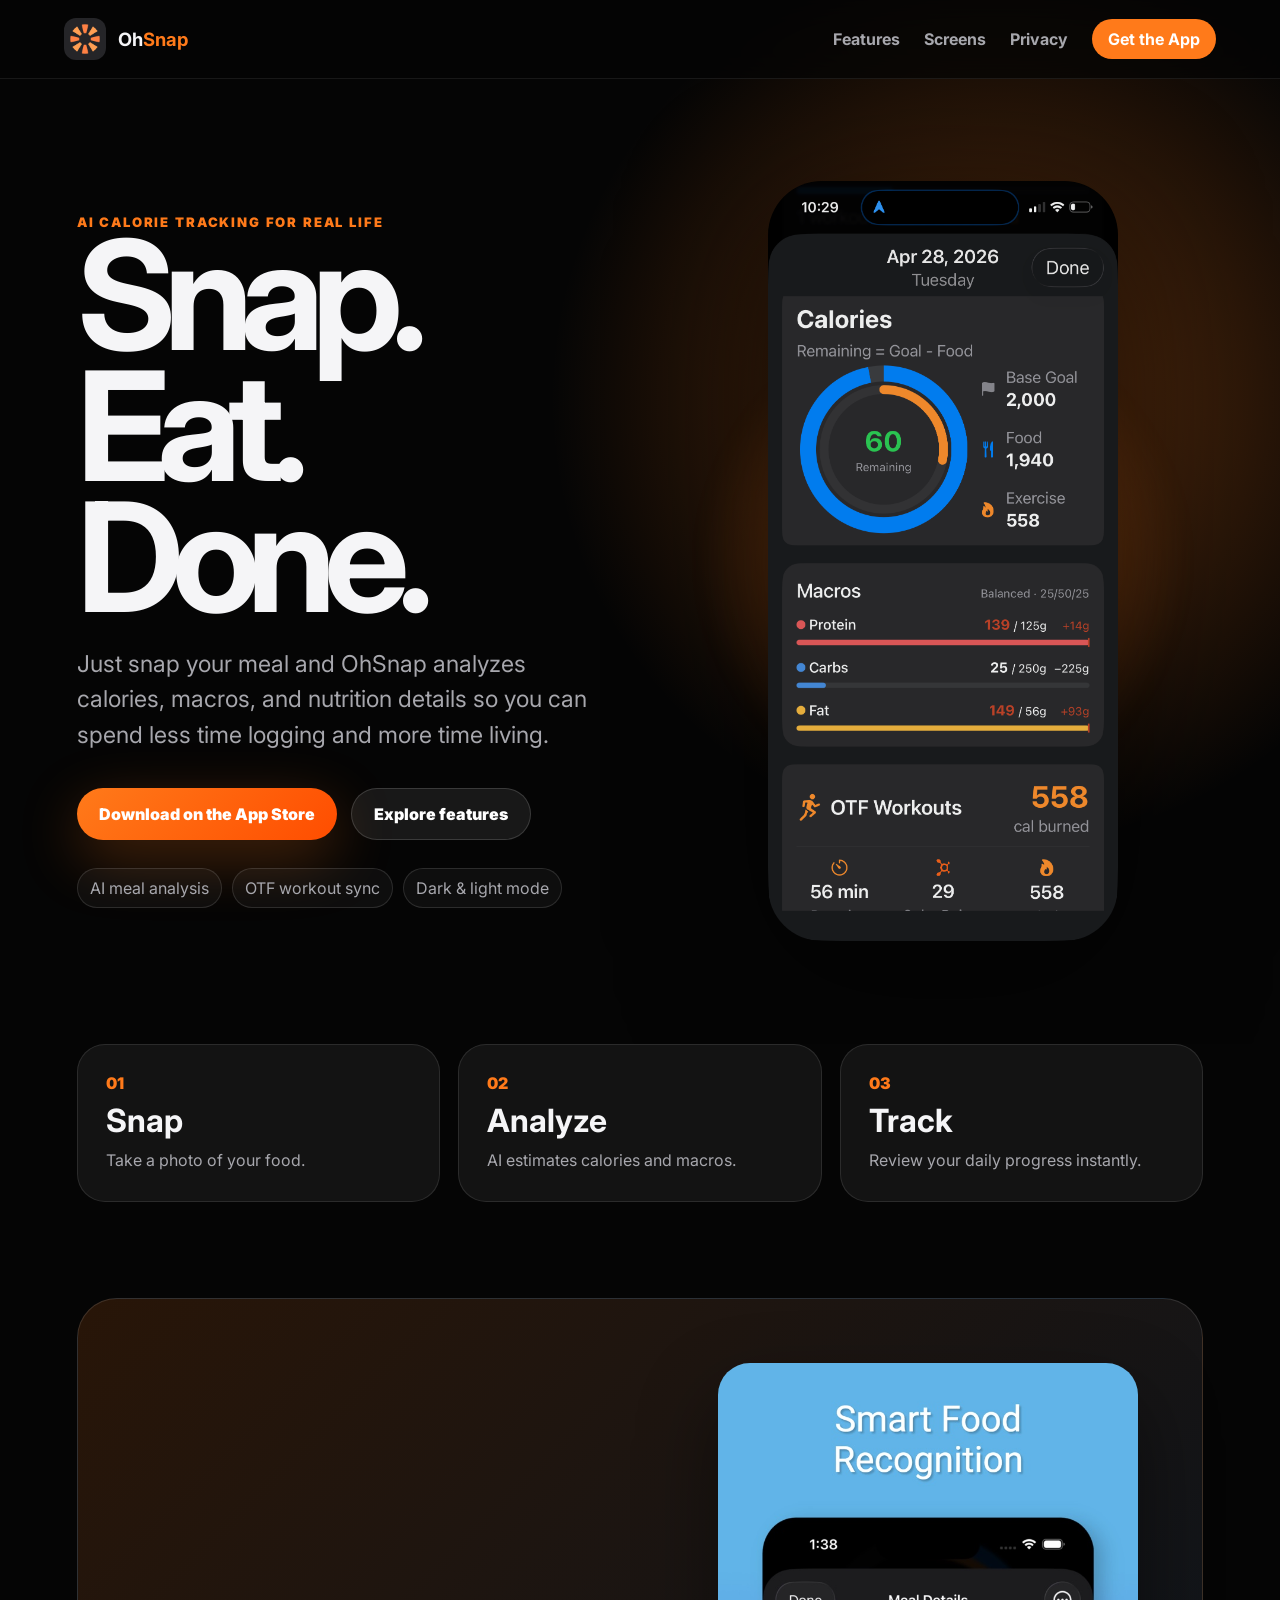
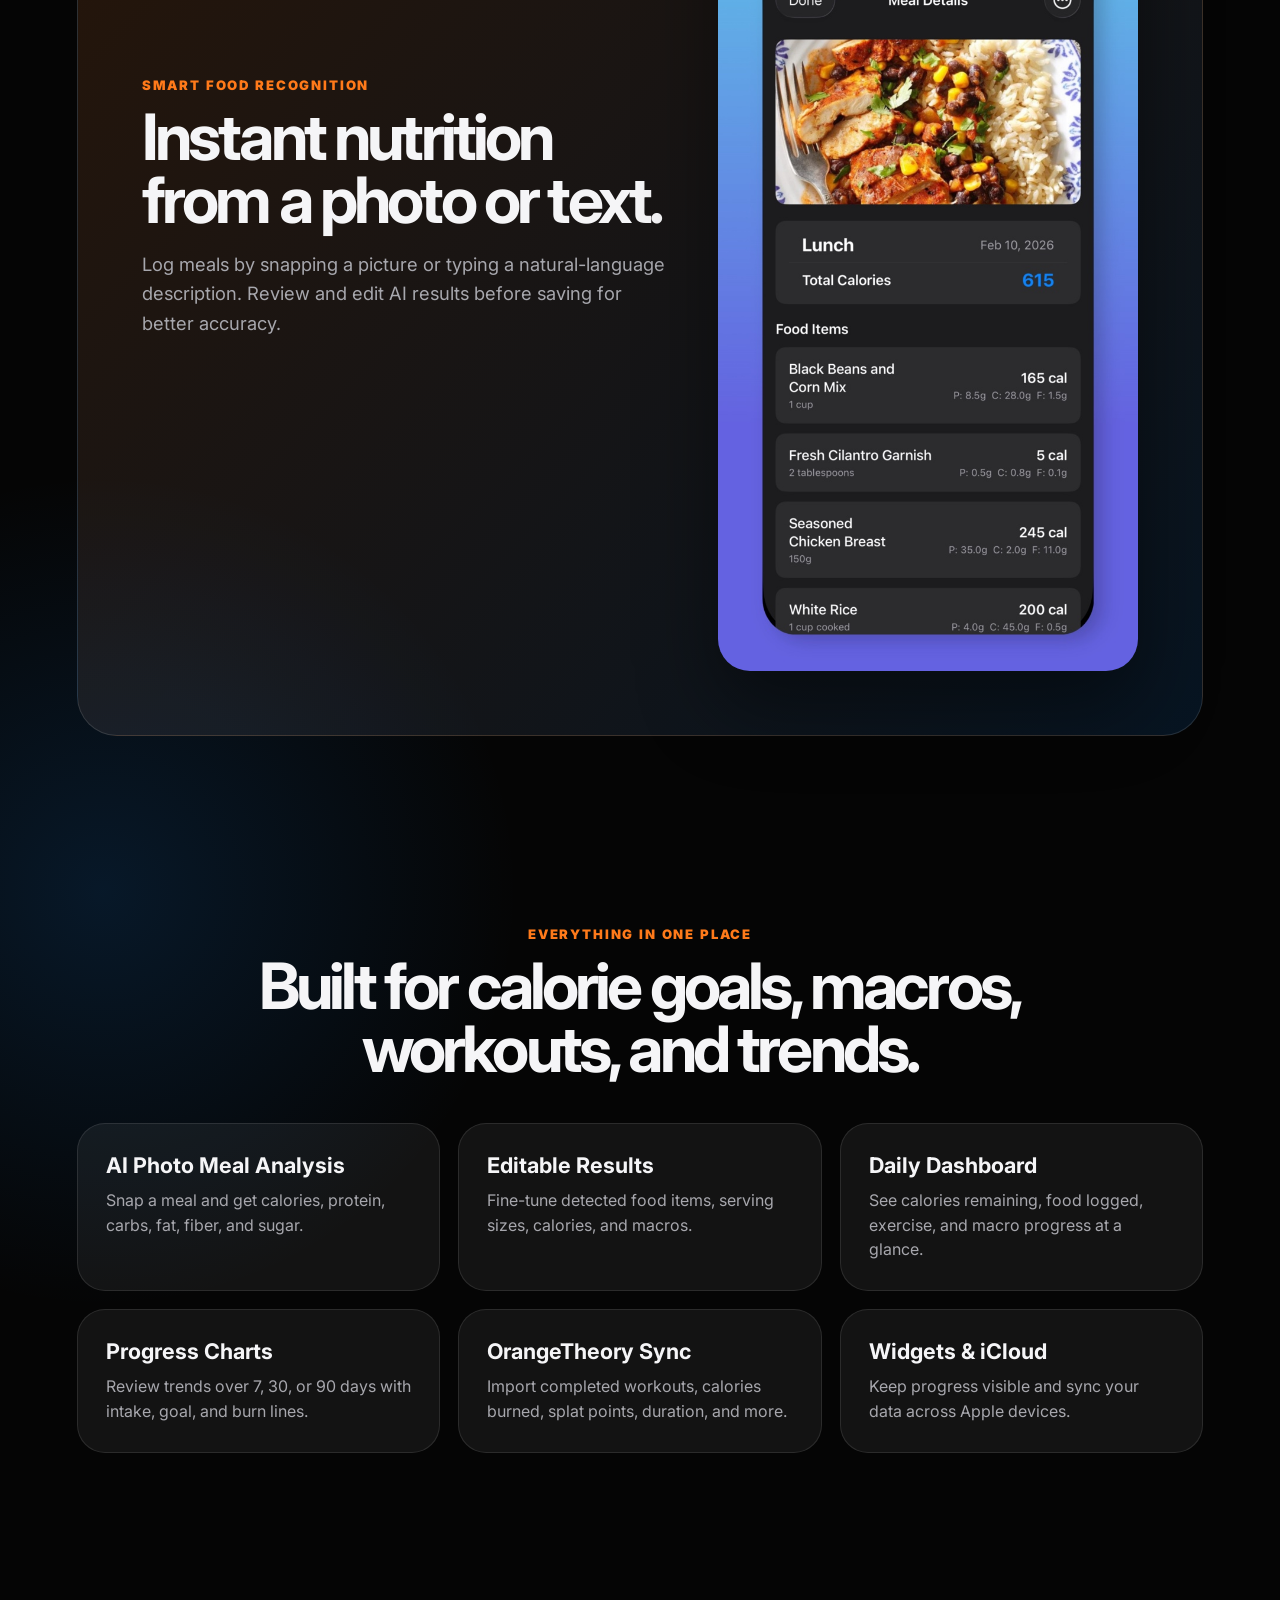
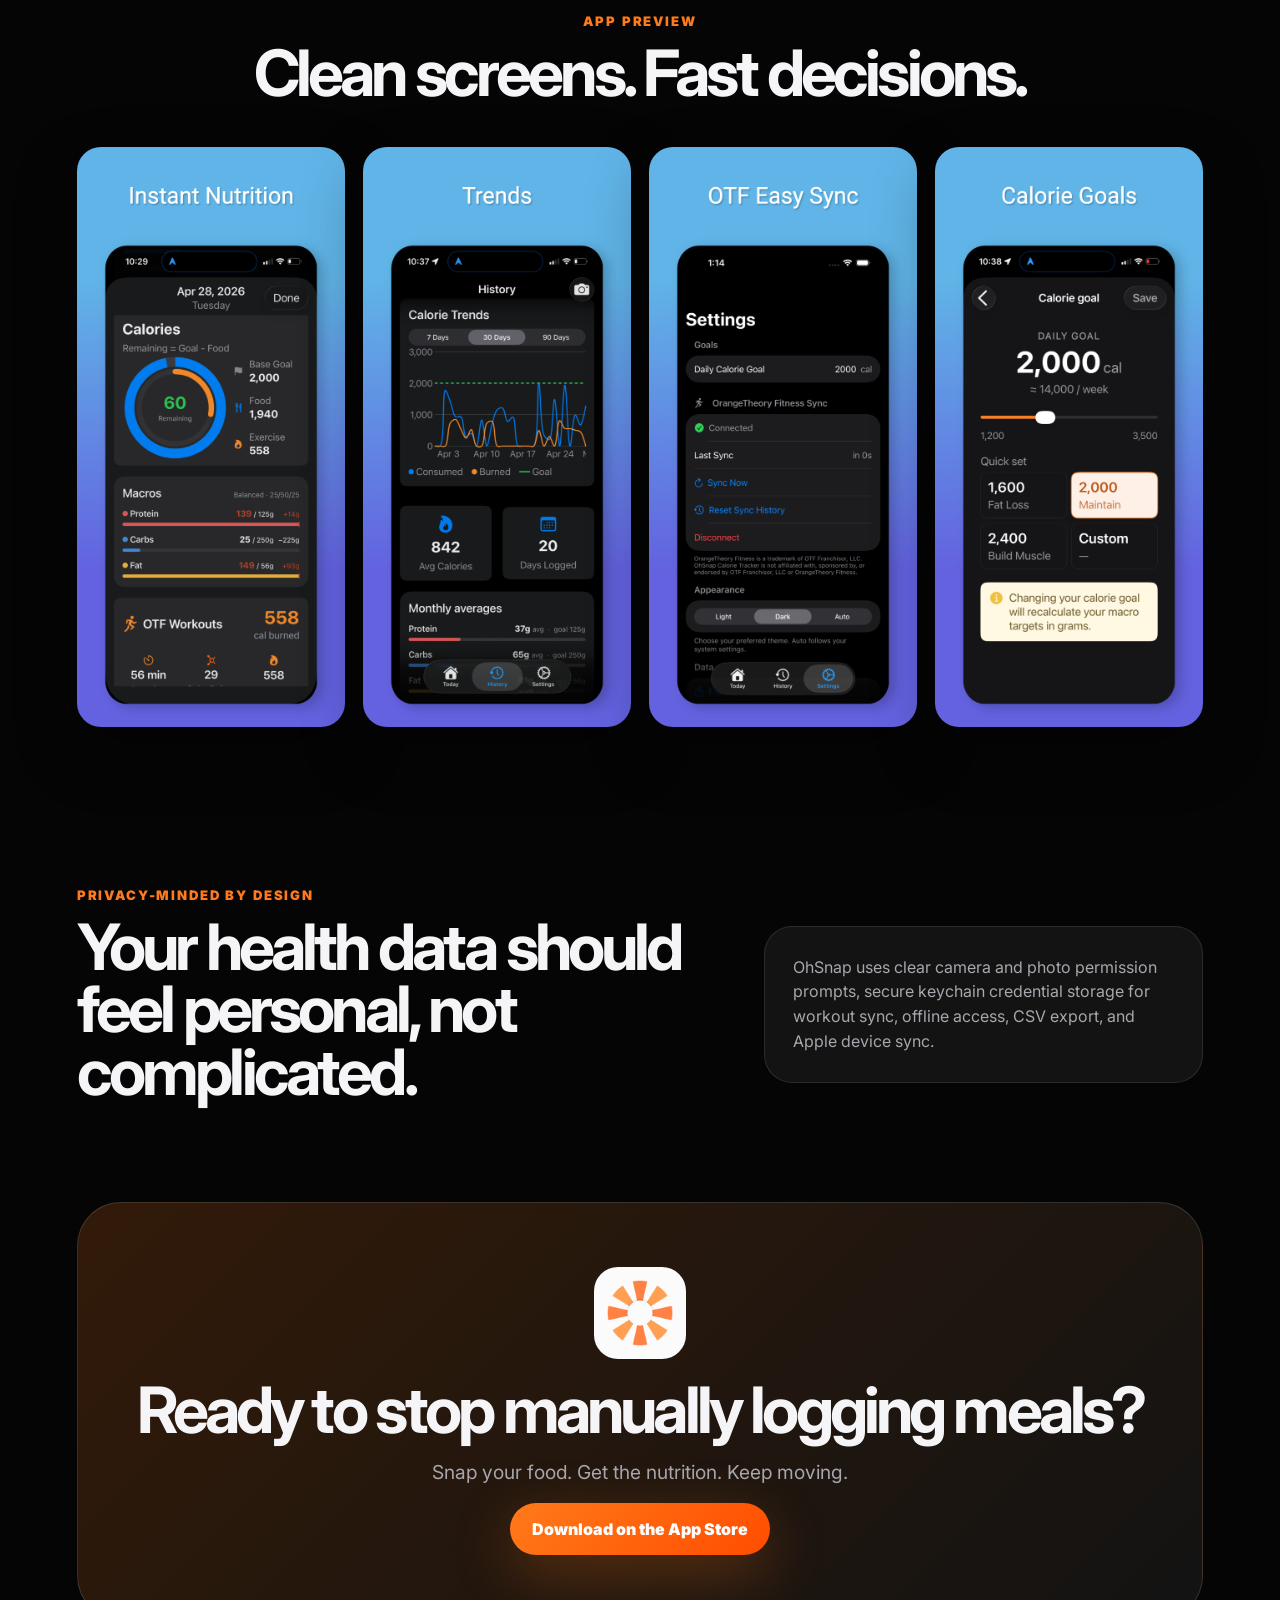
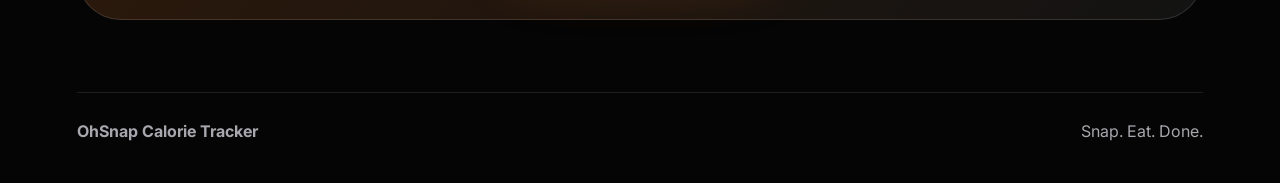
==== index.html @ ff3ab661 "added files" ====
<!doctype html>
<html lang="en">
<head>
  <meta charset="utf-8" />
  <meta name="viewport" content="width=device-width, initial-scale=1" />
  <title>OhSnap Calorie Tracker</title>
  <meta name="description" content="OhSnap Calorie Tracker helps you snap a meal photo, get instant nutrition analysis, sync workouts, and track calories with ease." />
  <link rel="preconnect" href="https://fonts.googleapis.com">
  <link rel="preconnect" href="https://fonts.gstatic.com" crossorigin>
  <link href="https://fonts.googleapis.com/css2?family=Inter:wght@400;600;700;800;900&display=swap" rel="stylesheet">
  <link rel="stylesheet" href="styles.css" />
</head>
<body>
  <header class="site-header">
    <a class="brand" href="#top" aria-label="OhSnap home">
      <img src="assets/app-icon-dark.png" alt="OhSnap icon" />
      <span><strong>Oh<span>Snap</span></strong></span>
    </a>
    <nav>
      <a href="#features">Features</a>
      <a href="#screens">Screens</a>
      <a href="#privacy">Privacy</a>
      <a class="nav-cta" href="https://apps.apple.com/us/app/ohsnap-calorie-tracker/id6758887869" target="_blank" rel="noopener">Get the App</a>
    </nav>
  </header>

  <main id="top">
    <section class="hero">
      <div class="hero-copy">
        <div class="eyebrow">AI calorie tracking for real life</div>
        <h1>Snap. Eat. Done.</h1>
        <p class="hero-subtitle">Just snap your meal and OhSnap analyzes calories, macros, and nutrition details so you can spend less time logging and more time living.</p>
        <div class="hero-actions" id="download">
          <a class="primary-btn" href="https://apps.apple.com/us/app/ohsnap-calorie-tracker/id6758887869" target="_blank" rel="noopener">Download on the App Store</a>
          <a class="secondary-btn" href="#features">Explore features</a>
        </div>
        <div class="trust-row">
          <span>AI meal analysis</span>
          <span>OTF workout sync</span>
          <span>Dark & light mode</span>
        </div>
      </div>
      <div class="hero-art" aria-label="OhSnap app screenshot">
        <div class="glow"></div>
        <img class="hero-phone" src="assets/dashboard.png" alt="OhSnap dashboard showing calories, macros, and OTF workouts" />
      </div>
    </section>

    <section class="quick-points" aria-label="How OhSnap works">
      <article><span>01</span><h3>Snap</h3><p>Take a photo of your food.</p></article>
      <article><span>02</span><h3>Analyze</h3><p>AI estimates calories and macros.</p></article>
      <article><span>03</span><h3>Track</h3><p>Review your daily progress instantly.</p></article>
    </section>

    <section class="feature-highlight">
      <div>
        <p class="eyebrow">Smart food recognition</p>
        <h2>Instant nutrition from a photo or text.</h2>
        <p>Log meals by snapping a picture or typing a natural-language description. Review and edit AI results before saving for better accuracy.</p>
      </div>
      <img src="assets/food-recognition.png" alt="Meal details screen showing recognized food items and calories" />
    </section>

    <section class="features" id="features">
      <div class="section-heading">
        <p class="eyebrow">Everything in one place</p>
        <h2>Built for calorie goals, macros, workouts, and trends.</h2>
      </div>
      <div class="feature-grid">
        <article><h3>AI Photo Meal Analysis</h3><p>Snap a meal and get calories, protein, carbs, fat, fiber, and sugar.</p></article>
        <article><h3>Editable Results</h3><p>Fine-tune detected food items, serving sizes, calories, and macros.</p></article>
        <article><h3>Daily Dashboard</h3><p>See calories remaining, food logged, exercise, and macro progress at a glance.</p></article>
        <article><h3>Progress Charts</h3><p>Review trends over 7, 30, or 90 days with intake, goal, and burn lines.</p></article>
        <article><h3>OrangeTheory Sync</h3><p>Import completed workouts, calories burned, splat points, duration, and more.</p></article>
        <article><h3>Widgets & iCloud</h3><p>Keep progress visible and sync your data across Apple devices.</p></article>
      </div>
    </section>

    <section class="screens" id="screens">
      <div class="section-heading">
        <p class="eyebrow">App preview</p>
        <h2>Clean screens. Fast decisions.</h2>
      </div>
      <div class="screen-row">
        <img src="assets/instant-nutrition.png" alt="Instant Nutrition screen" />
        <img src="assets/trends.png" alt="Calorie Trends screen" />
        <img src="assets/otf-sync.png" alt="OTF Easy Sync settings screen" />
        <img src="assets/widgets.png" alt="OhSnap widgets screen" />
      </div>
    </section>

    <section class="privacy" id="privacy">
      <div>
        <p class="eyebrow">Privacy-minded by design</p>
        <h2>Your health data should feel personal, not complicated.</h2>
      </div>
      <div class="privacy-card">
        <p>OhSnap uses clear camera and photo permission prompts, secure keychain credential storage for workout sync, offline access, CSV export, and Apple device sync.</p>
      </div>
    </section>

    <section class="cta">
      <img src="assets/app-icon-light.png" alt="OhSnap app icon" />
      <h2>Ready to stop manually logging meals?</h2>
      <p>Snap your food. Get the nutrition. Keep moving.</p>
      <a class="primary-btn" href="https://apps.apple.com/us/app/ohsnap-calorie-tracker/id6758887869" target="_blank" rel="noopener">Download on the App Store</a>
    </section>
  </main>

  <footer>
    <strong>OhSnap Calorie Tracker</strong>
    <span>Snap. Eat. Done.</span>
  </footer>
</body>
</html>
---- styles.css ----
:root {
  --bg: #050505;
  --panel: #111214;
  --panel-2: #1c1d20;
  --text: #f5f5f7;
  --muted: #a7a7ad;
  --orange: #ff7a1a;
  --orange-2: #ff4d00;
  --blue: #1687f5;
  --green: #32d061;
  --radius: 28px;
}
* { box-sizing: border-box; }
html { scroll-behavior: smooth; }
body {
  margin: 0;
  font-family: Inter, system-ui, -apple-system, BlinkMacSystemFont, "Segoe UI", sans-serif;
  color: var(--text);
  background:
    radial-gradient(circle at 78% 8%, rgba(255,122,26,.35), transparent 28rem),
    radial-gradient(circle at 8% 50%, rgba(22,135,245,.15), transparent 26rem),
    var(--bg);
}
a { color: inherit; text-decoration: none; }
img { max-width: 100%; display: block; }
.site-header {
  position: sticky; top: 0; z-index: 10;
  display: flex; align-items: center; justify-content: space-between;
  padding: 18px clamp(18px, 5vw, 72px);
  background: rgba(5,5,5,.72);
  backdrop-filter: blur(18px);
  border-bottom: 1px solid rgba(255,255,255,.08);
}
.brand { display: flex; align-items: center; gap: 12px; font-size: 1.15rem; }
.brand img { width: 42px; height: 42px; border-radius: 12px; }
.brand span span { color: var(--orange); }
nav { display: flex; align-items: center; gap: 24px; color: var(--muted); font-weight: 700; }
.nav-cta { color: white; background: var(--orange); padding: 10px 16px; border-radius: 999px; }
.hero {
  min-height: 86vh;
  display: grid;
  grid-template-columns: minmax(0, 1fr) minmax(340px, 520px);
  align-items: center;
  gap: clamp(24px, 5vw, 80px);
  padding: clamp(48px, 8vw, 110px) clamp(20px, 6vw, 92px);
  overflow: hidden;
}
.eyebrow { color: var(--orange); font-weight: 900; letter-spacing: .14em; text-transform: uppercase; font-size: .82rem; }
h1, h2, h3, p { margin-top: 0; }
h1 { font-size: clamp(4rem, 12vw, 9.5rem); line-height: .86; letter-spacing: -.08em; margin-bottom: 24px; }
.hero-subtitle { color: var(--muted); font-size: clamp(1.1rem, 2vw, 1.45rem); line-height: 1.55; max-width: 680px; }
.hero-actions { display: flex; flex-wrap: wrap; gap: 14px; margin: 34px 0 28px; }
.primary-btn, .secondary-btn {
  display: inline-flex; align-items: center; justify-content: center;
  min-height: 52px; padding: 0 22px; border-radius: 999px; font-weight: 900;
}
.primary-btn { background: linear-gradient(135deg, var(--orange), var(--orange-2)); color: white; box-shadow: 0 18px 60px rgba(255,122,26,.28); }
.secondary-btn { background: rgba(255,255,255,.08); border: 1px solid rgba(255,255,255,.15); color: white; }
.trust-row { display: flex; flex-wrap: wrap; gap: 10px; }
.trust-row span { padding: 9px 12px; border: 1px solid rgba(255,255,255,.12); border-radius: 999px; color: var(--muted); background: rgba(255,255,255,.04); }
.hero-art { position: relative; min-height: 620px; display: grid; place-items: center; }
.glow { position: absolute; width: 520px; height: 520px; border-radius: 50%; background: radial-gradient(circle, rgba(255,122,26,.52), transparent 66%); filter: blur(10px); }
.hero-phone { position: relative; max-height: 760px; width: auto; filter: drop-shadow(0 35px 70px rgba(0,0,0,.55)); border-radius: 54px; }
.quick-points, .feature-grid, .screen-row, .privacy, .cta, footer { margin-inline: clamp(20px, 6vw, 92px); }
.quick-points { display: grid; grid-template-columns: repeat(3, 1fr); gap: 18px; margin-bottom: 96px; }
.quick-points article, .feature-grid article, .privacy-card { background: rgba(255,255,255,.06); border: 1px solid rgba(255,255,255,.1); border-radius: var(--radius); padding: 28px; }
.quick-points span { color: var(--orange); font-weight: 900; }
.quick-points h3 { font-size: 2rem; margin: 8px 0; }
.quick-points p, .feature-grid p, .privacy-card p { color: var(--muted); line-height: 1.55; margin-bottom: 0; }
.feature-highlight { display: grid; grid-template-columns: 1fr 420px; align-items: center; gap: 48px; margin: 0 clamp(20px, 6vw, 92px) 110px; padding: clamp(28px, 5vw, 72px); background: linear-gradient(135deg, rgba(255,122,26,.14), rgba(22,135,245,.12)); border: 1px solid rgba(255,255,255,.12); border-radius: 40px; }
h2 { font-size: clamp(2.4rem, 5vw, 5.2rem); line-height: .98; letter-spacing: -.06em; margin-bottom: 18px; }
.feature-highlight p:not(.eyebrow) { color: var(--muted); font-size: 1.15rem; line-height: 1.6; }
.feature-highlight img { border-radius: 32px; box-shadow: 0 35px 80px rgba(0,0,0,.45); }
.features, .screens, .privacy, .cta { padding-block: 80px; }
.section-heading { text-align: center; max-width: 860px; margin: 0 auto 42px; padding-inline: 20px; }
.feature-grid { display: grid; grid-template-columns: repeat(3, 1fr); gap: 18px; }
.feature-grid h3 { font-size: 1.35rem; margin-bottom: 10px; }
.screen-row { display: grid; grid-template-columns: repeat(4, minmax(0, 1fr)); gap: 18px; }
.screen-row img { border-radius: 24px; box-shadow: 0 24px 60px rgba(0,0,0,.35); }
.privacy { display: grid; grid-template-columns: 1.2fr .8fr; gap: 28px; align-items: center; }
.cta { text-align: center; background: linear-gradient(135deg, rgba(255,122,26,.18), rgba(255,255,255,.06)); border: 1px solid rgba(255,255,255,.12); border-radius: 44px; padding: 64px 20px; margin-bottom: 72px; }
.cta img { width: 92px; height: 92px; border-radius: 24px; margin: 0 auto 20px; }
.cta p { color: var(--muted); font-size: 1.2rem; }
footer { display: flex; justify-content: space-between; gap: 18px; padding: 28px 0 42px; color: var(--muted); border-top: 1px solid rgba(255,255,255,.1); }
@media (max-width: 980px) {
  nav a:not(.nav-cta) { display: none; }
  .hero { grid-template-columns: 1fr; text-align: center; padding-top: 58px; }
  .hero-subtitle { margin-inline: auto; }
  .hero-actions, .trust-row { justify-content: center; }
  .hero-art { min-height: auto; }
  .hero-phone { max-height: 620px; }
  .quick-points, .feature-grid, .screen-row, .privacy, .feature-highlight { grid-template-columns: 1fr; }
  .feature-highlight { text-align: center; }
  .feature-highlight img { max-width: 360px; margin: 0 auto; }
}
@media (max-width: 620px) {
  .site-header { padding: 14px 16px; }
  .brand span { display: none; }
  .nav-cta { padding: 9px 12px; }
  h1 { font-size: 4.6rem; }
  .quick-points article, .feature-grid article { padding: 22px; }
  .screen-row { grid-template-columns: 1fr 1fr; }
  footer { flex-direction: column; }
}
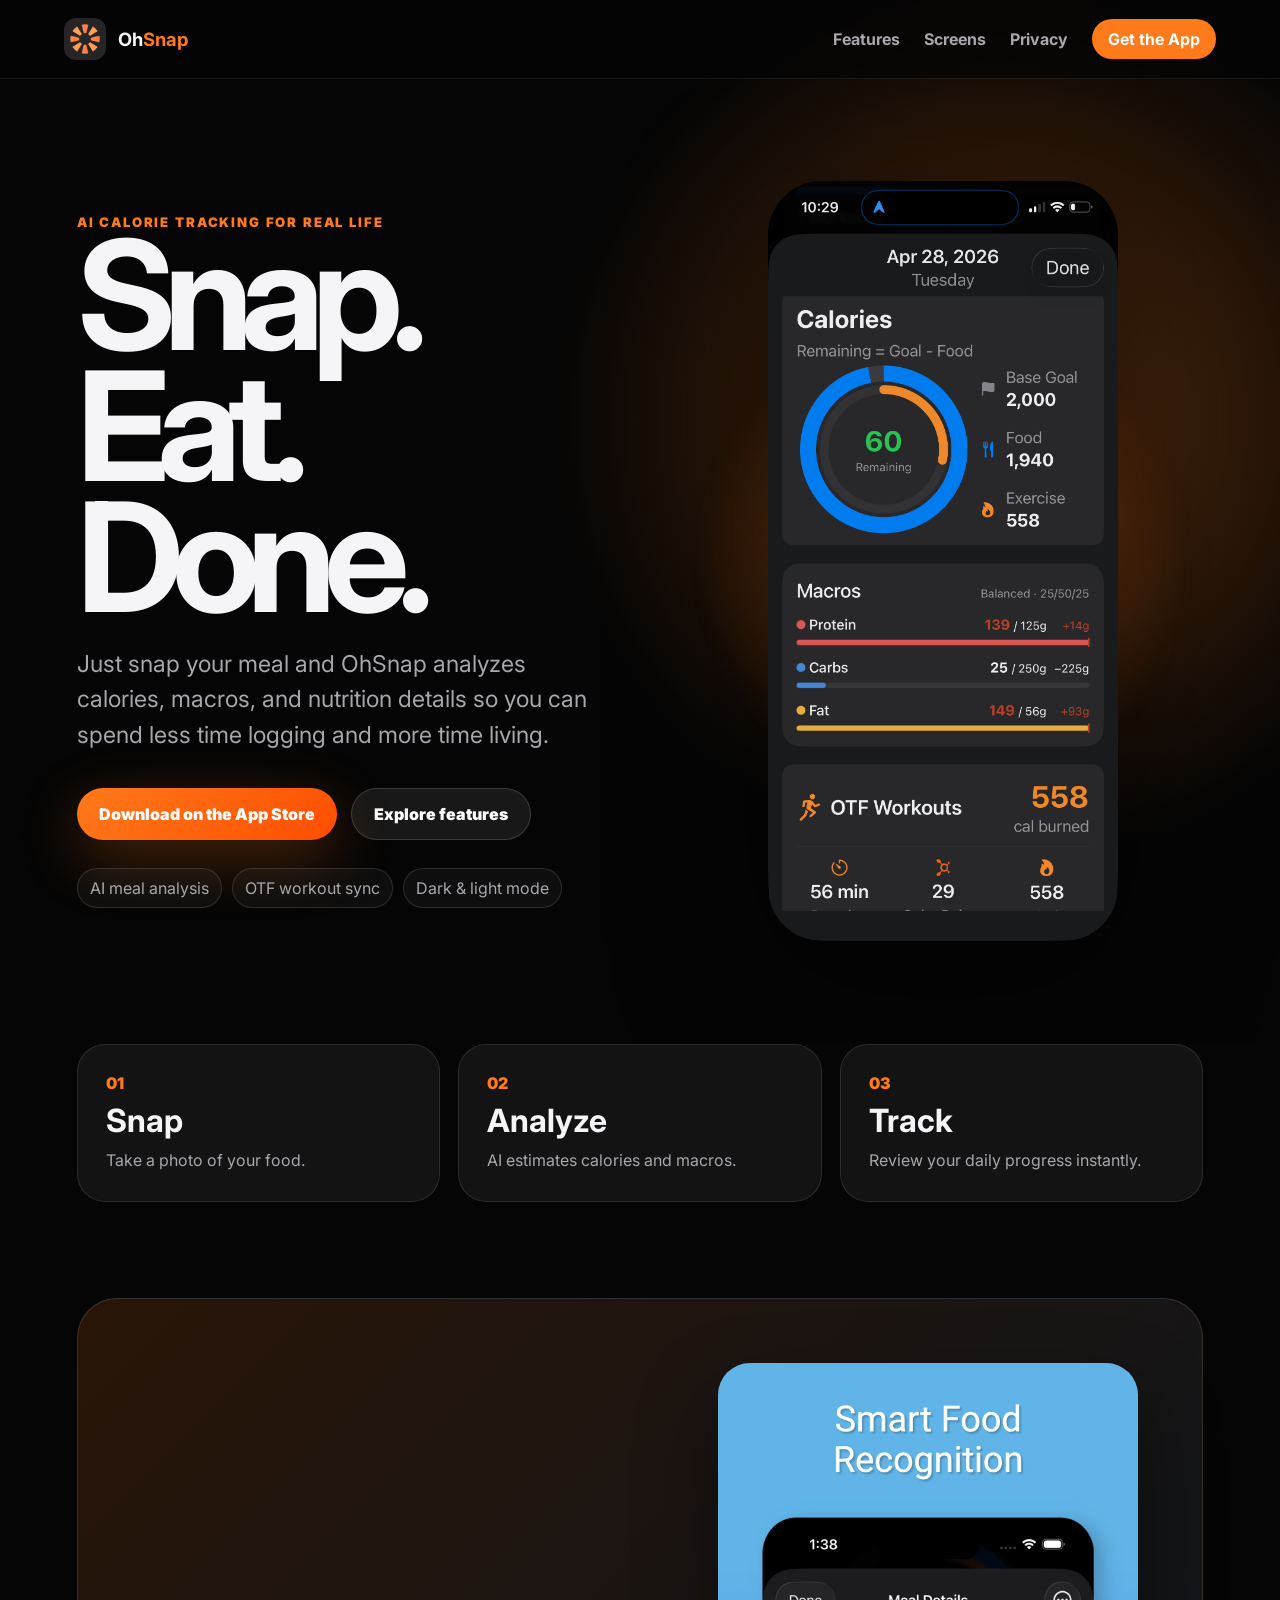
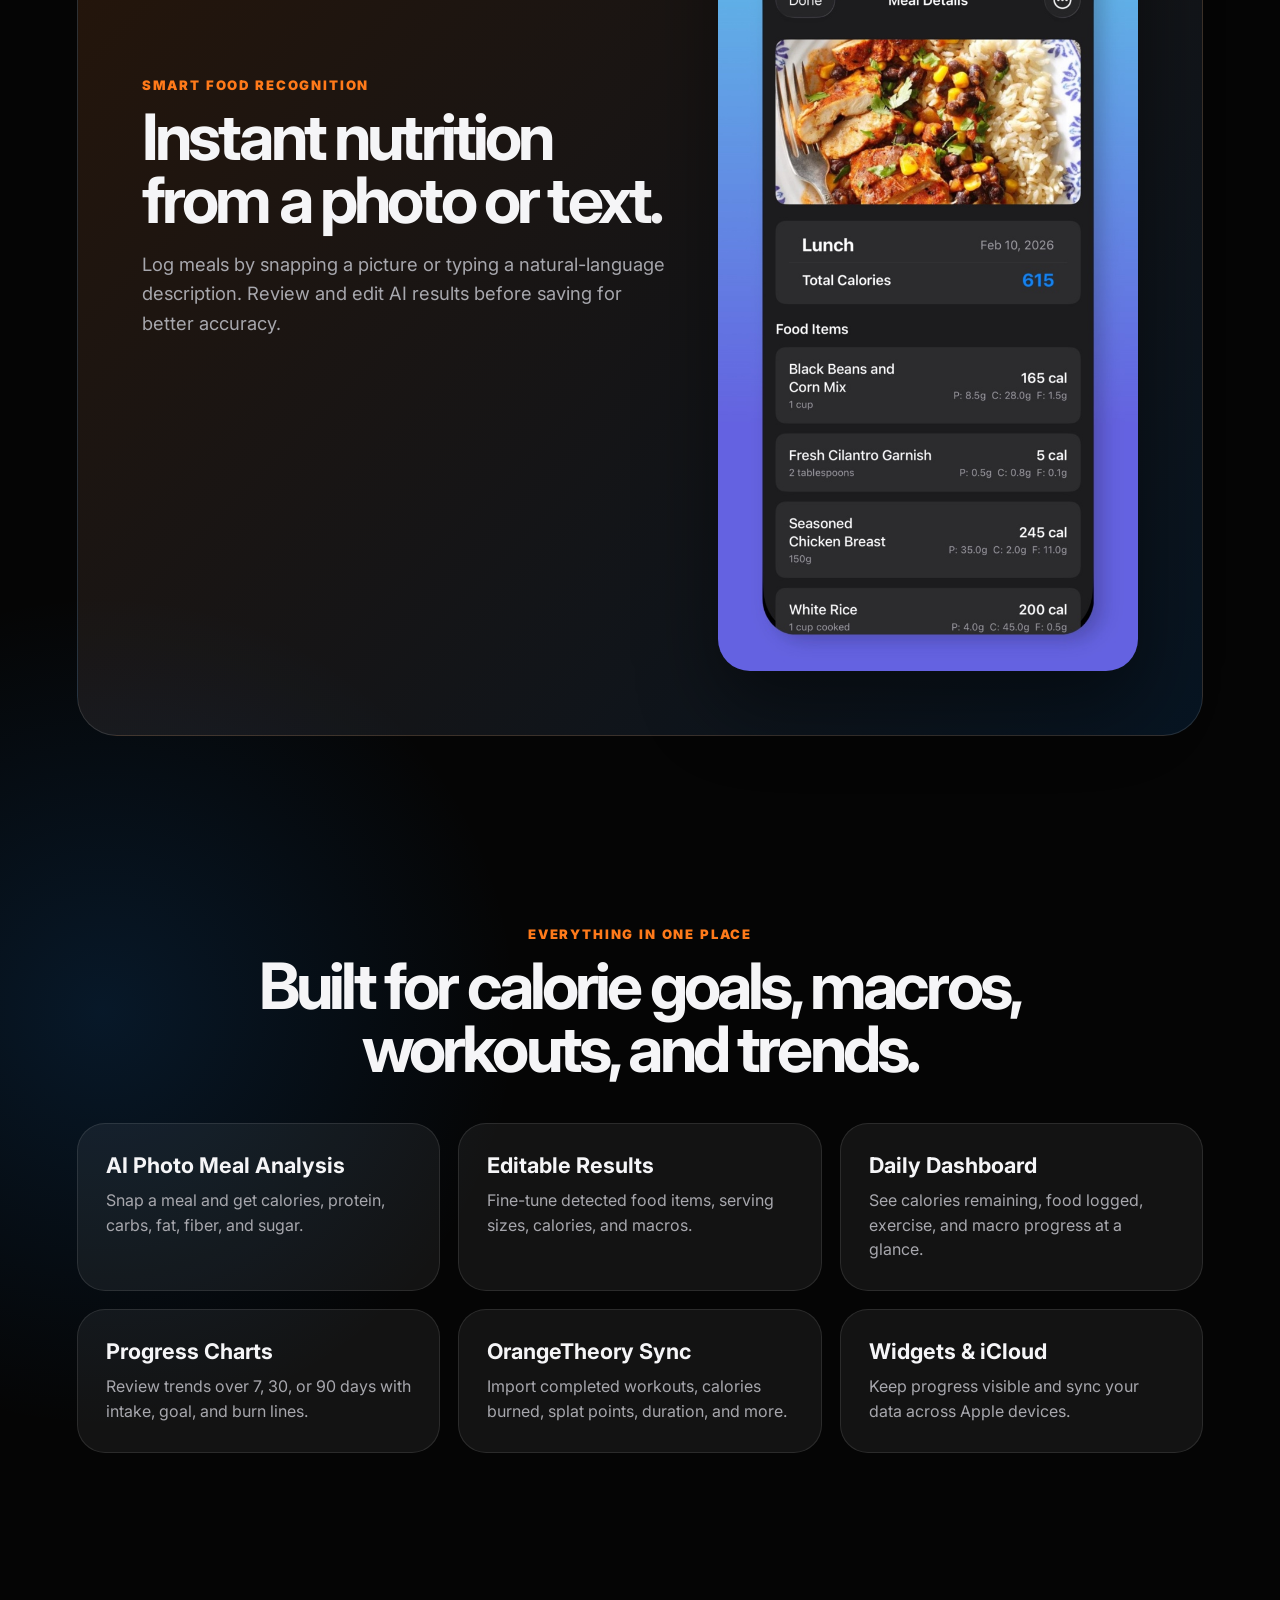
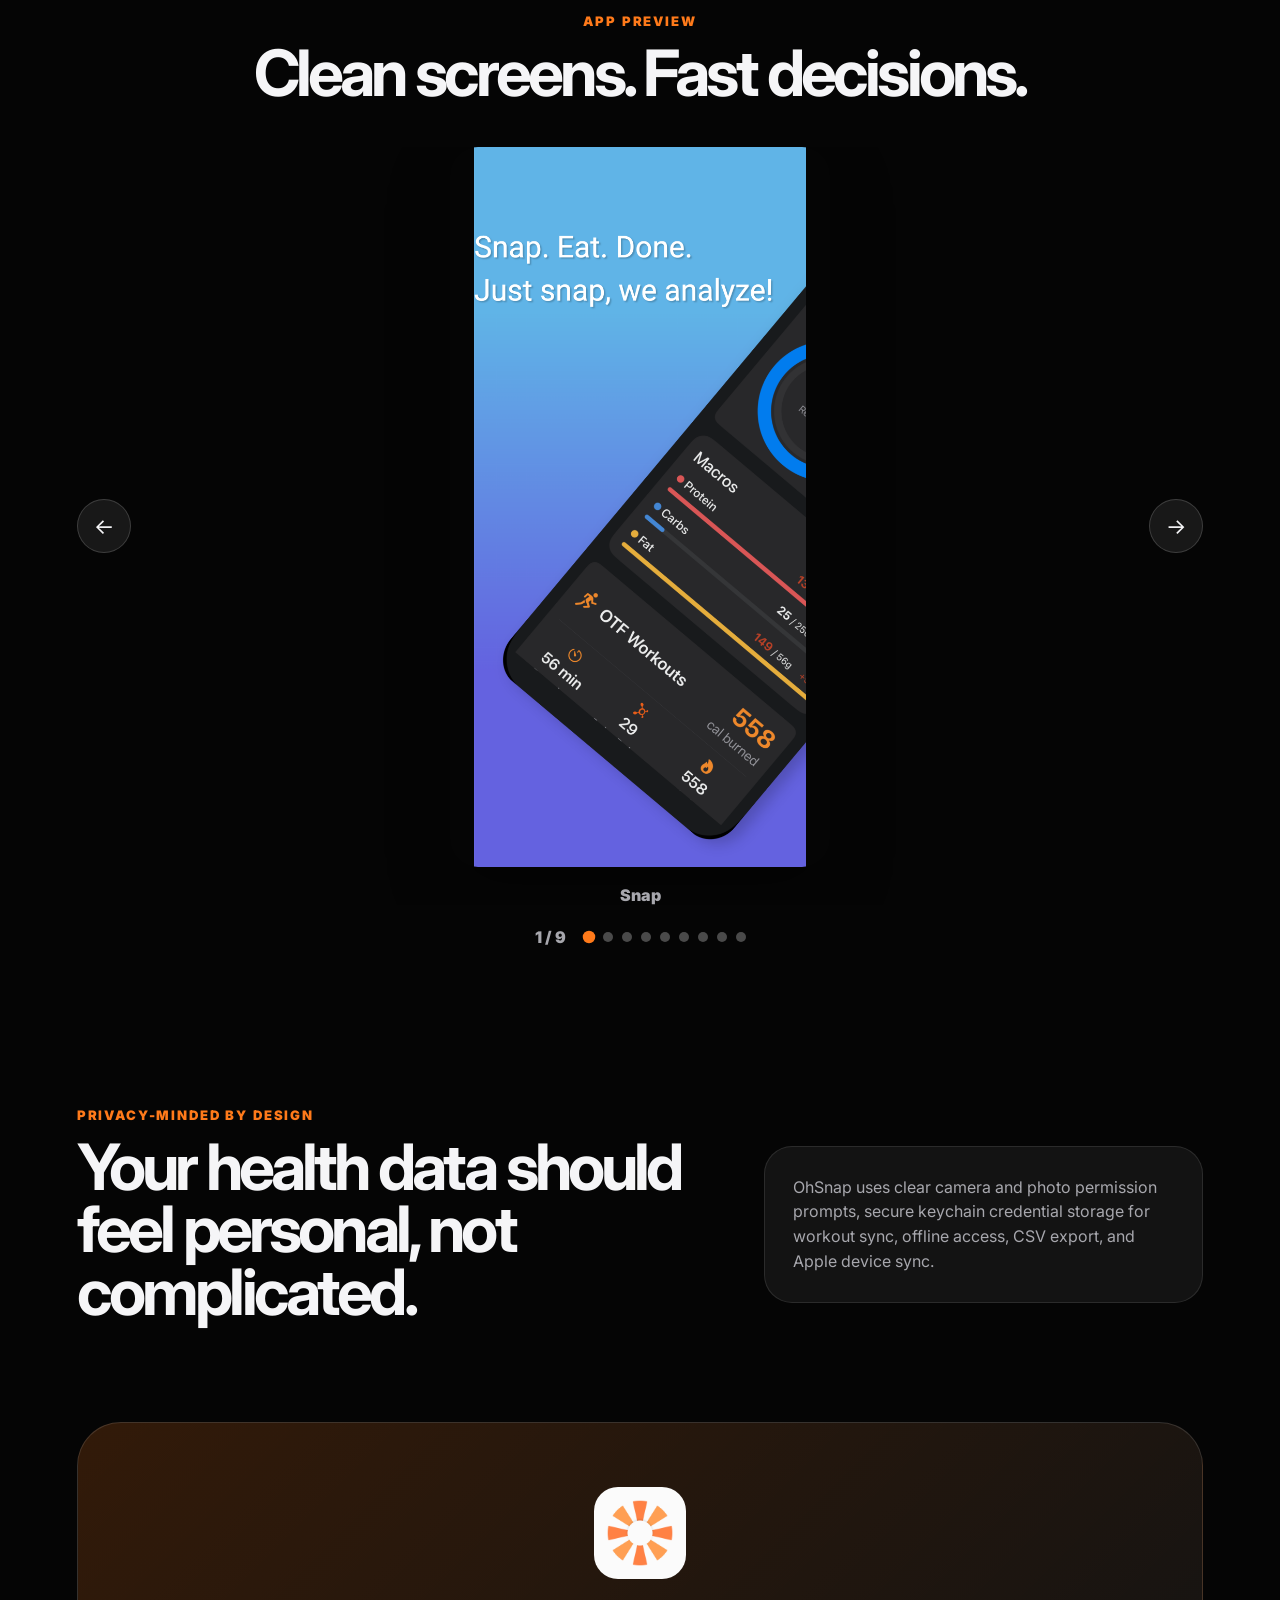
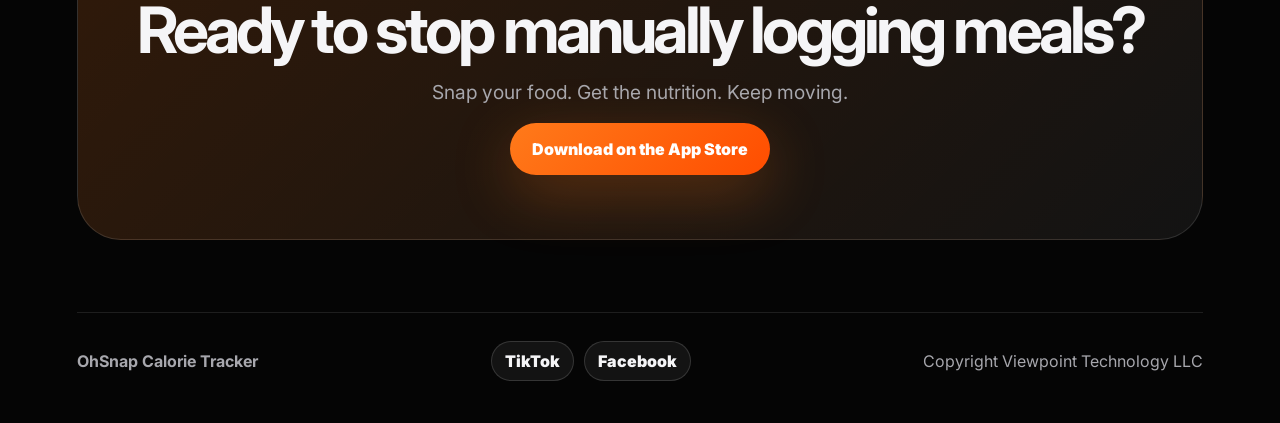
==== commit b5c4e522: "changes" ====
--- a/index.html
+++ b/index.html
@@ -81,11 +81,67 @@
         <p class="eyebrow">App preview</p>
         <h2>Clean screens. Fast decisions.</h2>
       </div>
-      <div class="screen-row">
-        <img src="assets/instant-nutrition.png" alt="Instant Nutrition screen" />
-        <img src="assets/trends.png" alt="Calorie Trends screen" />
-        <img src="assets/otf-sync.png" alt="OTF Easy Sync settings screen" />
-        <img src="assets/widgets.png" alt="OhSnap widgets screen" />
+      <div class="screen-carousel" data-screen-carousel aria-label="OhSnap app screen previews">
+        <button class="carousel-btn" type="button" data-carousel-prev aria-label="Previous screen">
+          <span aria-hidden="true">&larr;</span>
+        </button>
+        <div class="screen-viewport">
+          <div class="screen-track">
+            <figure class="screen-slide">
+              <img src="assets/screens/1-Snap1png.png" alt="Snap meal capture screen" />
+              <figcaption>Snap</figcaption>
+            </figure>
+            <figure class="screen-slide">
+              <img src="assets/screens/2-Snap%202.png" alt="Snap meal review screen" />
+              <figcaption>Snap review</figcaption>
+            </figure>
+            <figure class="screen-slide">
+              <img src="assets/screens/3-OTFSync.png" alt="OrangeTheory sync screen" />
+              <figcaption>OTF sync</figcaption>
+            </figure>
+            <figure class="screen-slide">
+              <img src="assets/screens/4-SmartFoodRecognition.png" alt="Smart food recognition screen" />
+              <figcaption>Smart food recognition</figcaption>
+            </figure>
+            <figure class="screen-slide">
+              <img src="assets/screens/5-CalorieGoals.png" alt="Calorie goals screen" />
+              <figcaption>Calorie goals</figcaption>
+            </figure>
+            <figure class="screen-slide">
+              <img src="assets/screens/6-InstantNutrition.png" alt="Instant nutrition screen" />
+              <figcaption>Instant nutrition</figcaption>
+            </figure>
+            <figure class="screen-slide">
+              <img src="assets/screens/7-MacroGoals.png" alt="Macro goals screen" />
+              <figcaption>Macro goals</figcaption>
+            </figure>
+            <figure class="screen-slide">
+              <img src="assets/screens/8-Trends.png" alt="Calorie trends screen" />
+              <figcaption>Trends</figcaption>
+            </figure>
+            <figure class="screen-slide">
+              <img src="assets/screens/9-Widgets.png" alt="OhSnap widgets screen" />
+              <figcaption>Widgets</figcaption>
+            </figure>
+          </div>
+        </div>
+        <button class="carousel-btn" type="button" data-carousel-next aria-label="Next screen">
+          <span aria-hidden="true">&rarr;</span>
+        </button>
+      </div>
+      <div class="screen-carousel-status">
+        <span data-carousel-counter aria-live="polite">1 / 9</span>
+        <div class="screen-dots" aria-label="Choose screen preview">
+          <button type="button" aria-label="Show Snap screen" aria-current="true"></button>
+          <button type="button" aria-label="Show Snap review screen"></button>
+          <button type="button" aria-label="Show OTF sync screen"></button>
+          <button type="button" aria-label="Show Smart food recognition screen"></button>
+          <button type="button" aria-label="Show Calorie goals screen"></button>
+          <button type="button" aria-label="Show Instant nutrition screen"></button>
+          <button type="button" aria-label="Show Macro goals screen"></button>
+          <button type="button" aria-label="Show Trends screen"></button>
+          <button type="button" aria-label="Show Widgets screen"></button>
+        </div>
       </div>
     </section>
 
@@ -109,7 +165,53 @@
 
   <footer>
     <strong>OhSnap Calorie Tracker</strong>
-    <span>Snap. Eat. Done.</span>
+    <div class="social-links" aria-label="OhSnap social links">
+      <a href="https://www.tiktok.com/@ohsnap.calorie.tr" target="_blank" rel="noopener">TikTok</a>
+      <a href="https://www.facebook.com/OhSnapCalorieTracker" target="_blank" rel="noopener">Facebook</a>
+    </div>
+    <span>Copyright Viewpoint Technology LLC</span>
   </footer>
+  <script>
+    (() => {
+      const carousel = document.querySelector("[data-screen-carousel]");
+      if (!carousel) return;
+
+      const track = carousel.querySelector(".screen-track");
+      const slides = Array.from(carousel.querySelectorAll(".screen-slide"));
+      const prevButton = carousel.querySelector("[data-carousel-prev]");
+      const nextButton = carousel.querySelector("[data-carousel-next]");
+      const counter = document.querySelector("[data-carousel-counter]");
+      const dots = Array.from(document.querySelectorAll(".screen-dots button"));
+      let currentIndex = 0;
+
+      const showSlide = (nextIndex) => {
+        currentIndex = (nextIndex + slides.length) % slides.length;
+        track.style.transform = `translateX(-${currentIndex * 100}%)`;
+        slides.forEach((slide, index) => {
+          slide.setAttribute("aria-hidden", String(index !== currentIndex));
+        });
+        dots.forEach((dot, index) => {
+          if (index === currentIndex) {
+            dot.setAttribute("aria-current", "true");
+          } else {
+            dot.removeAttribute("aria-current");
+          }
+        });
+        counter.textContent = `${currentIndex + 1} / ${slides.length}`;
+      };
+
+      prevButton.addEventListener("click", () => showSlide(currentIndex - 1));
+      nextButton.addEventListener("click", () => showSlide(currentIndex + 1));
+      dots.forEach((dot, index) => {
+        dot.addEventListener("click", () => showSlide(index));
+      });
+      carousel.addEventListener("keydown", (event) => {
+        if (event.key === "ArrowLeft") showSlide(currentIndex - 1);
+        if (event.key === "ArrowRight") showSlide(currentIndex + 1);
+      });
+
+      showSlide(0);
+    })();
+  </script>
 </body>
 </html>
--- a/styles.css
+++ b/styles.css
@@ -61,7 +61,7 @@
 .hero-art { position: relative; min-height: 620px; display: grid; place-items: center; }
 .glow { position: absolute; width: 520px; height: 520px; border-radius: 50%; background: radial-gradient(circle, rgba(255,122,26,.52), transparent 66%); filter: blur(10px); }
 .hero-phone { position: relative; max-height: 760px; width: auto; filter: drop-shadow(0 35px 70px rgba(0,0,0,.55)); border-radius: 54px; }
-.quick-points, .feature-grid, .screen-row, .privacy, .cta, footer { margin-inline: clamp(20px, 6vw, 92px); }
+.quick-points, .feature-grid, .screen-carousel, .screen-carousel-status, .privacy, .cta, footer { margin-inline: clamp(20px, 6vw, 92px); }
 .quick-points { display: grid; grid-template-columns: repeat(3, 1fr); gap: 18px; margin-bottom: 96px; }
 .quick-points article, .feature-grid article, .privacy-card { background: rgba(255,255,255,.06); border: 1px solid rgba(255,255,255,.1); border-radius: var(--radius); padding: 28px; }
 .quick-points span { color: var(--orange); font-weight: 900; }
@@ -75,13 +75,112 @@
 .section-heading { text-align: center; max-width: 860px; margin: 0 auto 42px; padding-inline: 20px; }
 .feature-grid { display: grid; grid-template-columns: repeat(3, 1fr); gap: 18px; }
 .feature-grid h3 { font-size: 1.35rem; margin-bottom: 10px; }
-.screen-row { display: grid; grid-template-columns: repeat(4, minmax(0, 1fr)); gap: 18px; }
-.screen-row img { border-radius: 24px; box-shadow: 0 24px 60px rgba(0,0,0,.35); }
+.screen-carousel {
+  display: grid;
+  grid-template-columns: 54px minmax(0, 1fr) 54px;
+  align-items: center;
+  gap: 18px;
+}
+.screen-viewport {
+  min-width: 0;
+  overflow: hidden;
+}
+.screen-track {
+  display: flex;
+  transition: transform .35s ease;
+}
+.screen-slide {
+  display: grid;
+  flex: 0 0 100%;
+  gap: 18px;
+  justify-items: center;
+  margin: 0;
+}
+.screen-slide img {
+  width: min(100%, 380px);
+  max-height: 720px;
+  object-fit: contain;
+  border-radius: 28px;
+  box-shadow: 0 24px 60px rgba(0,0,0,.35);
+}
+.screen-slide figcaption {
+  color: var(--muted);
+  font-weight: 900;
+}
+.carousel-btn {
+  display: grid;
+  place-items: center;
+  width: 54px;
+  height: 54px;
+  padding: 0;
+  border: 1px solid rgba(255,255,255,.16);
+  border-radius: 50%;
+  background: rgba(255,255,255,.08);
+  color: var(--text);
+  cursor: pointer;
+  font: inherit;
+  font-size: 1.35rem;
+  transition: background .2s ease, border-color .2s ease, transform .2s ease;
+}
+.carousel-btn:hover,
+.carousel-btn:focus-visible {
+  background: rgba(255,122,26,.22);
+  border-color: rgba(255,122,26,.55);
+  transform: translateY(-1px);
+  outline: none;
+}
+.screen-carousel-status {
+  display: flex;
+  align-items: center;
+  justify-content: center;
+  gap: 18px;
+  margin-top: 22px;
+  color: var(--muted);
+  font-weight: 900;
+}
+.screen-dots {
+  display: flex;
+  align-items: center;
+  gap: 9px;
+}
+.screen-dots button {
+  width: 10px;
+  height: 10px;
+  padding: 0;
+  border: 0;
+  border-radius: 50%;
+  background: rgba(255,255,255,.28);
+  cursor: pointer;
+}
+.screen-dots button[aria-current="true"] {
+  background: var(--orange);
+  transform: scale(1.25);
+}
 .privacy { display: grid; grid-template-columns: 1.2fr .8fr; gap: 28px; align-items: center; }
 .cta { text-align: center; background: linear-gradient(135deg, rgba(255,122,26,.18), rgba(255,255,255,.06)); border: 1px solid rgba(255,255,255,.12); border-radius: 44px; padding: 64px 20px; margin-bottom: 72px; }
 .cta img { width: 92px; height: 92px; border-radius: 24px; margin: 0 auto 20px; }
 .cta p { color: var(--muted); font-size: 1.2rem; }
-footer { display: flex; justify-content: space-between; gap: 18px; padding: 28px 0 42px; color: var(--muted); border-top: 1px solid rgba(255,255,255,.1); }
+footer { display: flex; align-items: center; justify-content: space-between; gap: 18px; padding: 28px 0 42px; color: var(--muted); border-top: 1px solid rgba(255,255,255,.1); }
+.social-links {
+  display: flex;
+  flex-wrap: wrap;
+  justify-content: center;
+  gap: 10px;
+}
+.social-links a {
+  padding: 9px 13px;
+  border: 1px solid rgba(255,255,255,.14);
+  border-radius: 999px;
+  background: rgba(255,255,255,.06);
+  color: var(--text);
+  font-weight: 900;
+}
+.social-links a:hover,
+.social-links a:focus-visible {
+  border-color: rgba(255,122,26,.55);
+  background: rgba(255,122,26,.16);
+  outline: none;
+}
 @media (max-width: 980px) {
   nav a:not(.nav-cta) { display: none; }
   .hero { grid-template-columns: 1fr; text-align: center; padding-top: 58px; }
@@ -89,7 +188,7 @@
   .hero-actions, .trust-row { justify-content: center; }
   .hero-art { min-height: auto; }
   .hero-phone { max-height: 620px; }
-  .quick-points, .feature-grid, .screen-row, .privacy, .feature-highlight { grid-template-columns: 1fr; }
+  .quick-points, .feature-grid, .privacy, .feature-highlight { grid-template-columns: 1fr; }
   .feature-highlight { text-align: center; }
   .feature-highlight img { max-width: 360px; margin: 0 auto; }
 }
@@ -99,6 +198,10 @@
   .nav-cta { padding: 9px 12px; }
   h1 { font-size: 4.6rem; }
   .quick-points article, .feature-grid article { padding: 22px; }
-  .screen-row { grid-template-columns: 1fr 1fr; }
-  footer { flex-direction: column; }
-}
+  .screen-carousel { grid-template-columns: 44px minmax(0, 1fr) 44px; gap: 10px; }
+  .carousel-btn { width: 44px; height: 44px; font-size: 1.1rem; }
+  .screen-slide img { width: min(100%, 300px); border-radius: 24px; }
+  .screen-carousel-status { flex-direction: column; }
+  footer { flex-direction: column; align-items: flex-start; }
+  .social-links { justify-content: flex-start; }
+}
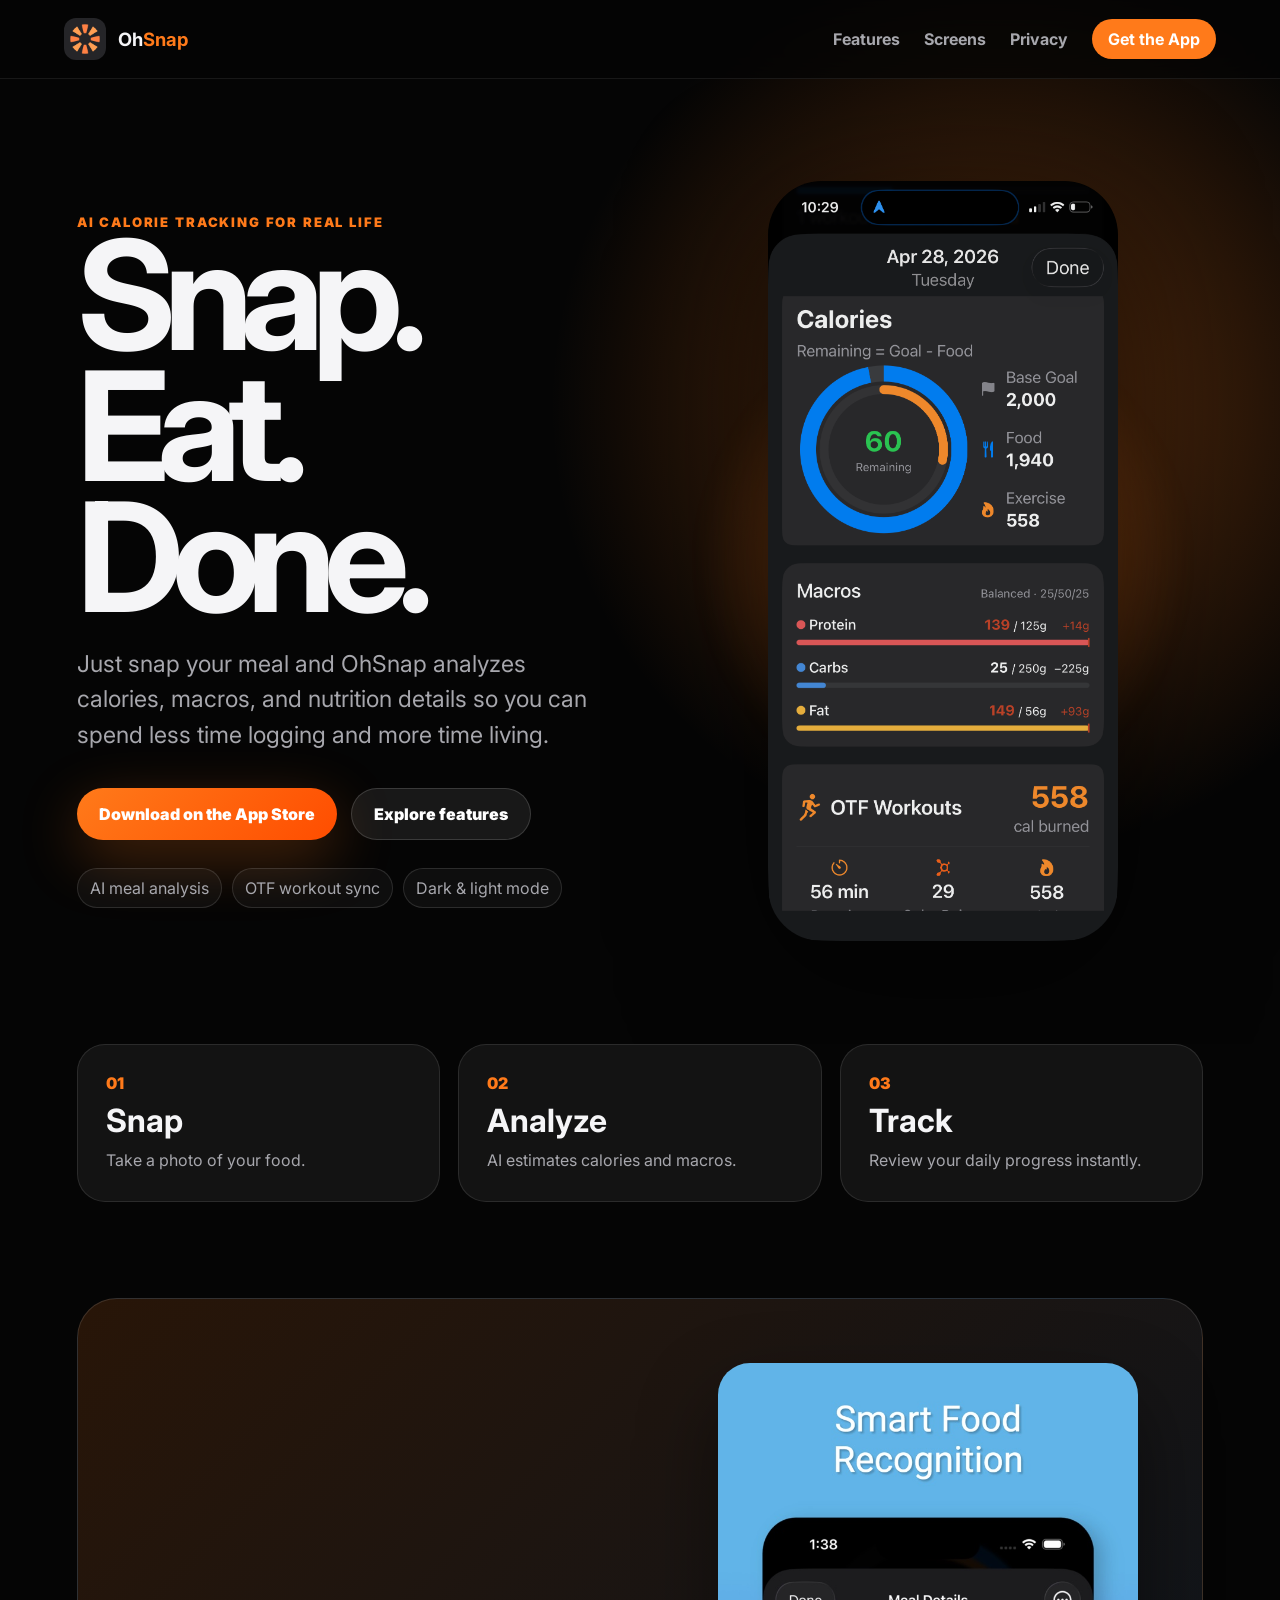
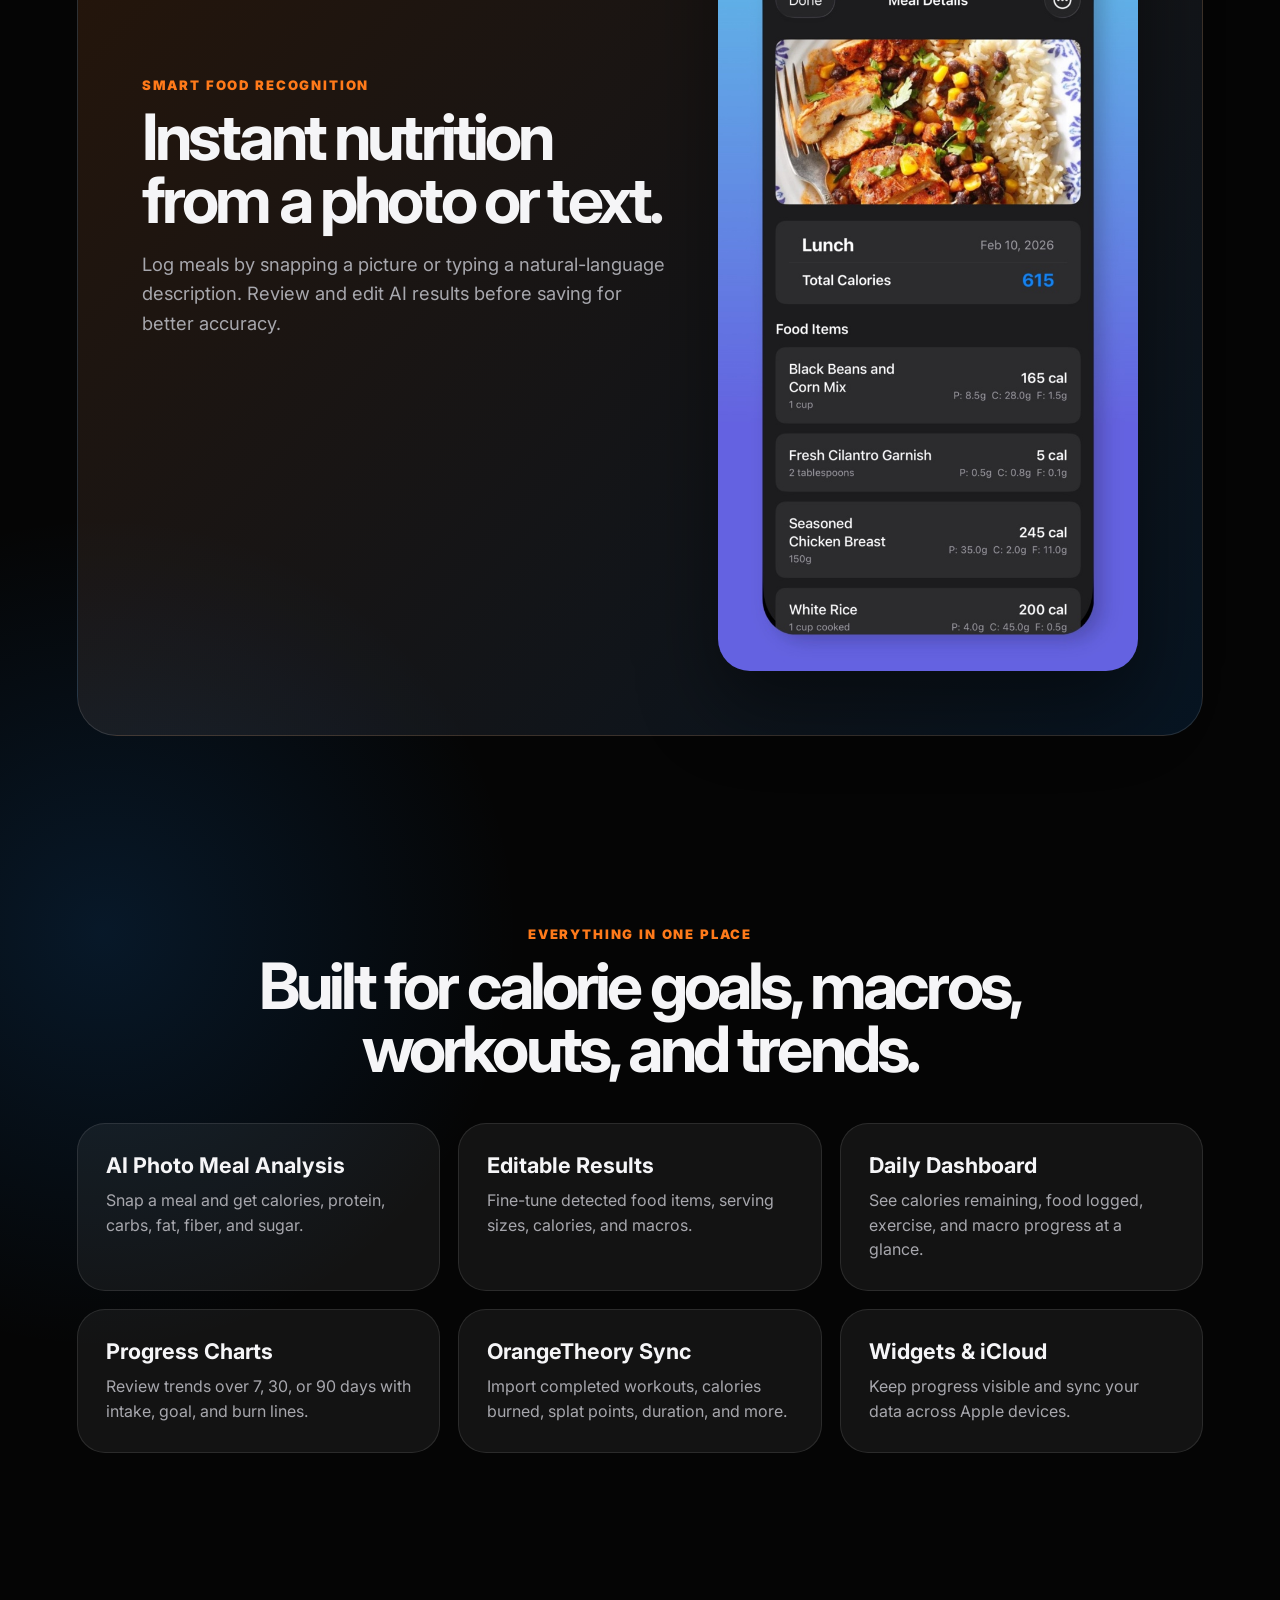
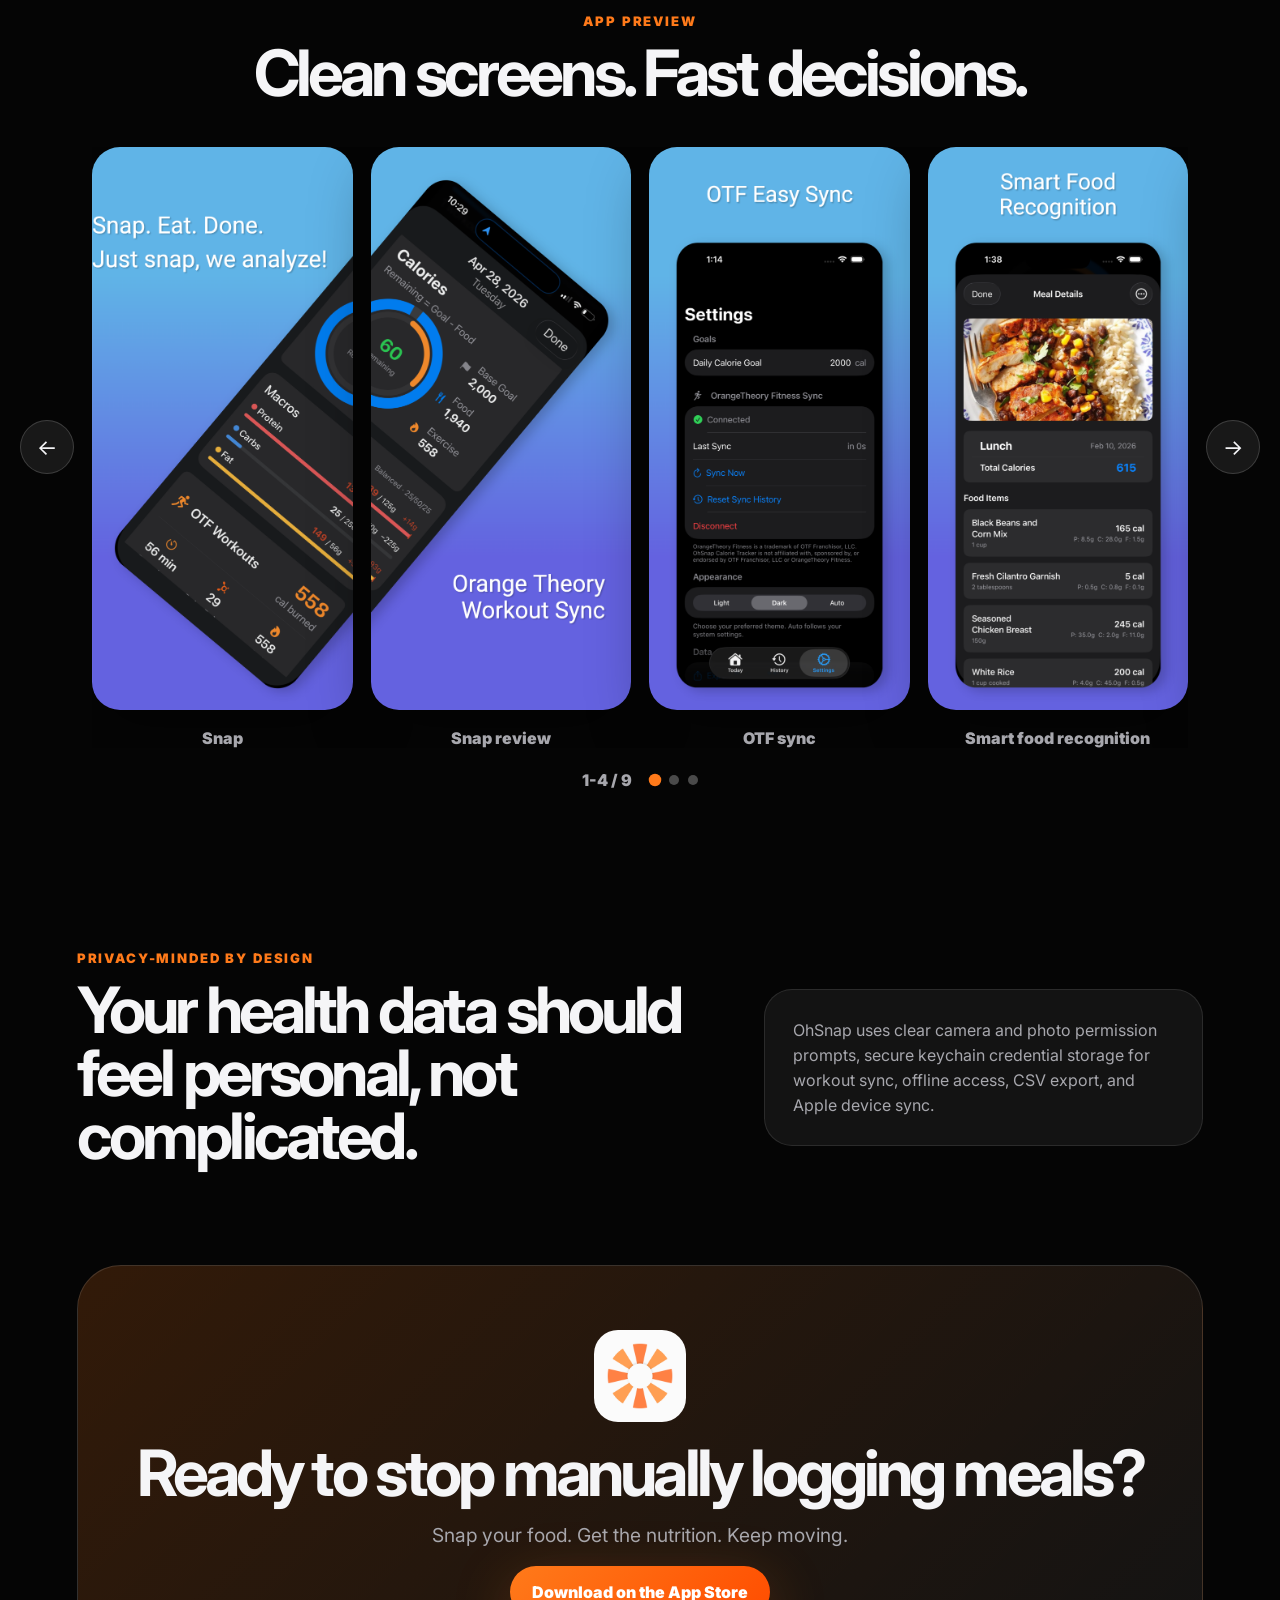
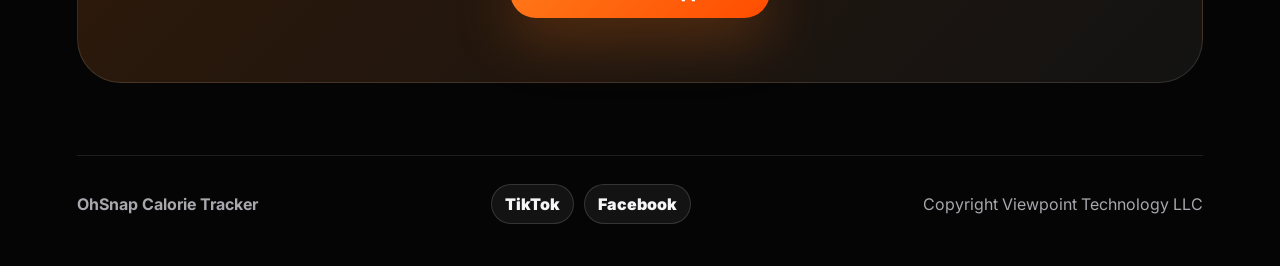
==== commit 80636c99: "responsive update" ====
--- a/index.html
+++ b/index.html
@@ -131,17 +131,7 @@
       </div>
       <div class="screen-carousel-status">
         <span data-carousel-counter aria-live="polite">1 / 9</span>
-        <div class="screen-dots" aria-label="Choose screen preview">
-          <button type="button" aria-label="Show Snap screen" aria-current="true"></button>
-          <button type="button" aria-label="Show Snap review screen"></button>
-          <button type="button" aria-label="Show OTF sync screen"></button>
-          <button type="button" aria-label="Show Smart food recognition screen"></button>
-          <button type="button" aria-label="Show Calorie goals screen"></button>
-          <button type="button" aria-label="Show Instant nutrition screen"></button>
-          <button type="button" aria-label="Show Macro goals screen"></button>
-          <button type="button" aria-label="Show Trends screen"></button>
-          <button type="button" aria-label="Show Widgets screen"></button>
-        </div>
+        <div class="screen-dots" data-carousel-dots aria-label="Choose screen preview group"></div>
       </div>
     </section>
 
@@ -181,35 +171,85 @@
       const prevButton = carousel.querySelector("[data-carousel-prev]");
       const nextButton = carousel.querySelector("[data-carousel-next]");
       const counter = document.querySelector("[data-carousel-counter]");
-      const dots = Array.from(document.querySelectorAll(".screen-dots button"));
+      const dotsContainer = document.querySelector("[data-carousel-dots]");
       let currentIndex = 0;
 
+      const getSlidesPerView = () => {
+        const value = getComputedStyle(carousel).getPropertyValue("--slides-per-view");
+        return Math.max(1, Math.min(slides.length, Number.parseInt(value, 10) || 1));
+      };
+
+      const getMaxIndex = () => Math.max(0, slides.length - getSlidesPerView());
+
+      const getPageStarts = () => {
+        const slidesPerView = getSlidesPerView();
+        const maxIndex = getMaxIndex();
+        const starts = [];
+        for (let index = 0; index < slides.length; index += slidesPerView) {
+          starts.push(Math.min(index, maxIndex));
+        }
+        return [...new Set(starts)];
+      };
+
+      const renderDots = () => {
+        dotsContainer.innerHTML = "";
+        getPageStarts().forEach((start, pageIndex) => {
+          const dot = document.createElement("button");
+          dot.type = "button";
+          dot.setAttribute("aria-label", `Show screen group ${pageIndex + 1}`);
+          dot.addEventListener("click", () => showSlide(start));
+          dotsContainer.append(dot);
+        });
+      };
+
       const showSlide = (nextIndex) => {
-        currentIndex = (nextIndex + slides.length) % slides.length;
-        track.style.transform = `translateX(-${currentIndex * 100}%)`;
+        const slidesPerView = getSlidesPerView();
+        const maxIndex = getMaxIndex();
+        currentIndex = Math.max(0, Math.min(nextIndex, maxIndex));
+        const slideWidth = slides[0].getBoundingClientRect().width;
+        const gap = Number.parseFloat(getComputedStyle(track).columnGap) || 0;
+        track.style.transform = `translateX(-${currentIndex * (slideWidth + gap)}px)`;
         slides.forEach((slide, index) => {
-          slide.setAttribute("aria-hidden", String(index !== currentIndex));
+          const isVisible = index >= currentIndex && index < currentIndex + slidesPerView;
+          slide.setAttribute("aria-hidden", String(!isVisible));
         });
-        dots.forEach((dot, index) => {
-          if (index === currentIndex) {
+        Array.from(dotsContainer.children).forEach((dot, index) => {
+          if (getPageStarts()[index] === currentIndex) {
             dot.setAttribute("aria-current", "true");
           } else {
             dot.removeAttribute("aria-current");
           }
         });
-        counter.textContent = `${currentIndex + 1} / ${slides.length}`;
-      };
-
-      prevButton.addEventListener("click", () => showSlide(currentIndex - 1));
-      nextButton.addEventListener("click", () => showSlide(currentIndex + 1));
-      dots.forEach((dot, index) => {
-        dot.addEventListener("click", () => showSlide(index));
+        const rangeEnd = Math.min(currentIndex + slidesPerView, slides.length);
+        counter.textContent = slidesPerView === 1
+          ? `${currentIndex + 1} / ${slides.length}`
+          : `${currentIndex + 1}-${rangeEnd} / ${slides.length}`;
+      };
+
+      const showNextPage = () => {
+        const pageStarts = getPageStarts();
+        const currentPage = pageStarts.findIndex((start) => start >= currentIndex);
+        showSlide(pageStarts[currentPage + 1] ?? 0);
+      };
+
+      const showPreviousPage = () => {
+        const pageStarts = getPageStarts();
+        const currentPage = pageStarts.findIndex((start) => start >= currentIndex);
+        showSlide(pageStarts[currentPage - 1] ?? pageStarts[pageStarts.length - 1]);
+      };
+
+      prevButton.addEventListener("click", showPreviousPage);
+      nextButton.addEventListener("click", showNextPage);
+      window.addEventListener("resize", () => {
+        renderDots();
+        showSlide(currentIndex);
       });
       carousel.addEventListener("keydown", (event) => {
-        if (event.key === "ArrowLeft") showSlide(currentIndex - 1);
-        if (event.key === "ArrowRight") showSlide(currentIndex + 1);
+        if (event.key === "ArrowLeft") showPreviousPage();
+        if (event.key === "ArrowRight") showNextPage();
       });
 
+      renderDots();
       showSlide(0);
     })();
   </script>
--- a/styles.css
+++ b/styles.css
@@ -76,10 +76,14 @@
 .feature-grid { display: grid; grid-template-columns: repeat(3, 1fr); gap: 18px; }
 .feature-grid h3 { font-size: 1.35rem; margin-bottom: 10px; }
 .screen-carousel {
+  --screen-gap: 18px;
+  --slides-per-view: 3;
   display: grid;
   grid-template-columns: 54px minmax(0, 1fr) 54px;
   align-items: center;
-  gap: 18px;
+  gap: var(--screen-gap);
+  width: min(calc(100% - 40px), 1320px);
+  margin-inline: auto;
 }
 .screen-viewport {
   min-width: 0;
@@ -87,11 +91,12 @@
 }
 .screen-track {
   display: flex;
+  gap: var(--screen-gap);
   transition: transform .35s ease;
 }
 .screen-slide {
   display: grid;
-  flex: 0 0 100%;
+  flex: 0 0 calc((100% - (var(--screen-gap) * (var(--slides-per-view) - 1))) / var(--slides-per-view));
   gap: 18px;
   justify-items: center;
   margin: 0;
@@ -191,6 +196,7 @@
   .quick-points, .feature-grid, .privacy, .feature-highlight { grid-template-columns: 1fr; }
   .feature-highlight { text-align: center; }
   .feature-highlight img { max-width: 360px; margin: 0 auto; }
+  .screen-carousel { --slides-per-view: 2; }
 }
 @media (max-width: 620px) {
   .site-header { padding: 14px 16px; }
@@ -198,10 +204,13 @@
   .nav-cta { padding: 9px 12px; }
   h1 { font-size: 4.6rem; }
   .quick-points article, .feature-grid article { padding: 22px; }
-  .screen-carousel { grid-template-columns: 44px minmax(0, 1fr) 44px; gap: 10px; }
+  .screen-carousel { --screen-gap: 10px; --slides-per-view: 1; grid-template-columns: 44px minmax(0, 1fr) 44px; }
   .carousel-btn { width: 44px; height: 44px; font-size: 1.1rem; }
   .screen-slide img { width: min(100%, 300px); border-radius: 24px; }
   .screen-carousel-status { flex-direction: column; }
   footer { flex-direction: column; align-items: flex-start; }
   .social-links { justify-content: flex-start; }
 }
+@media (min-width: 1240px) {
+  .screen-carousel { --slides-per-view: 4; }
+}
